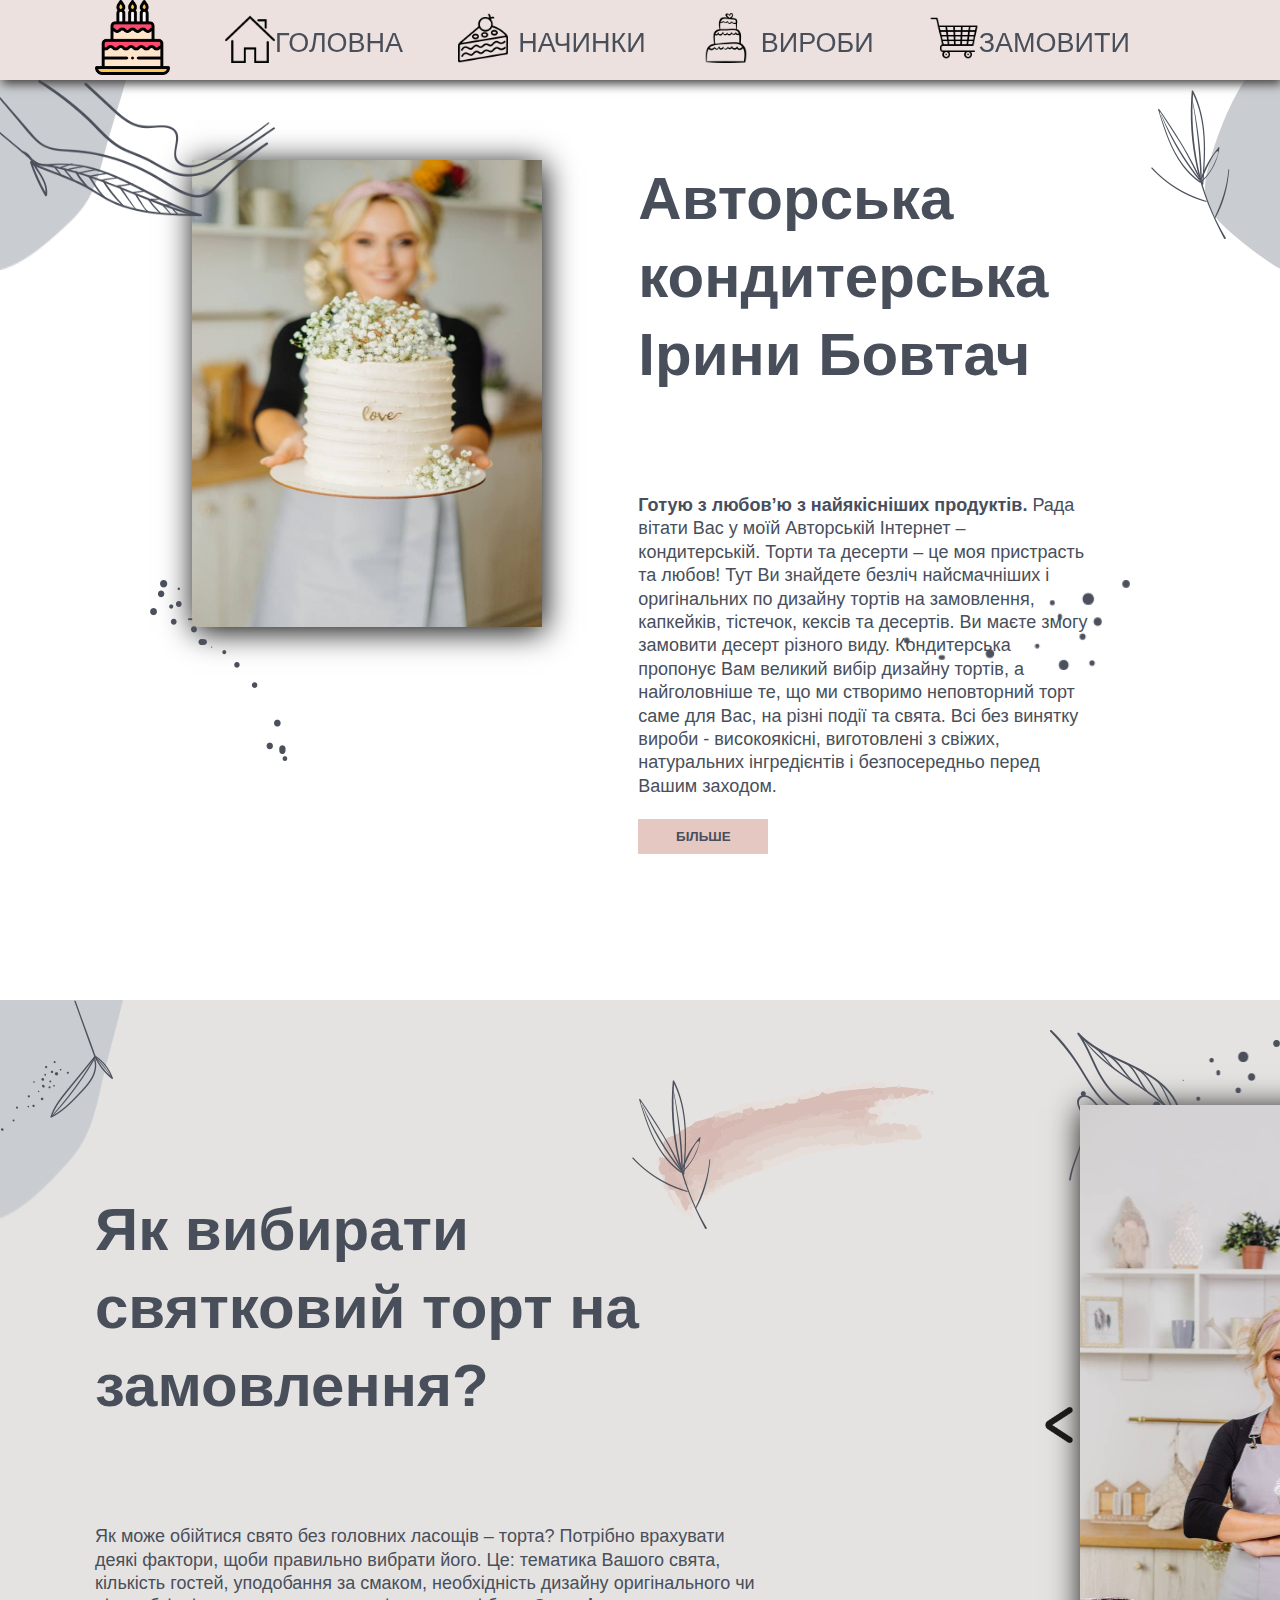
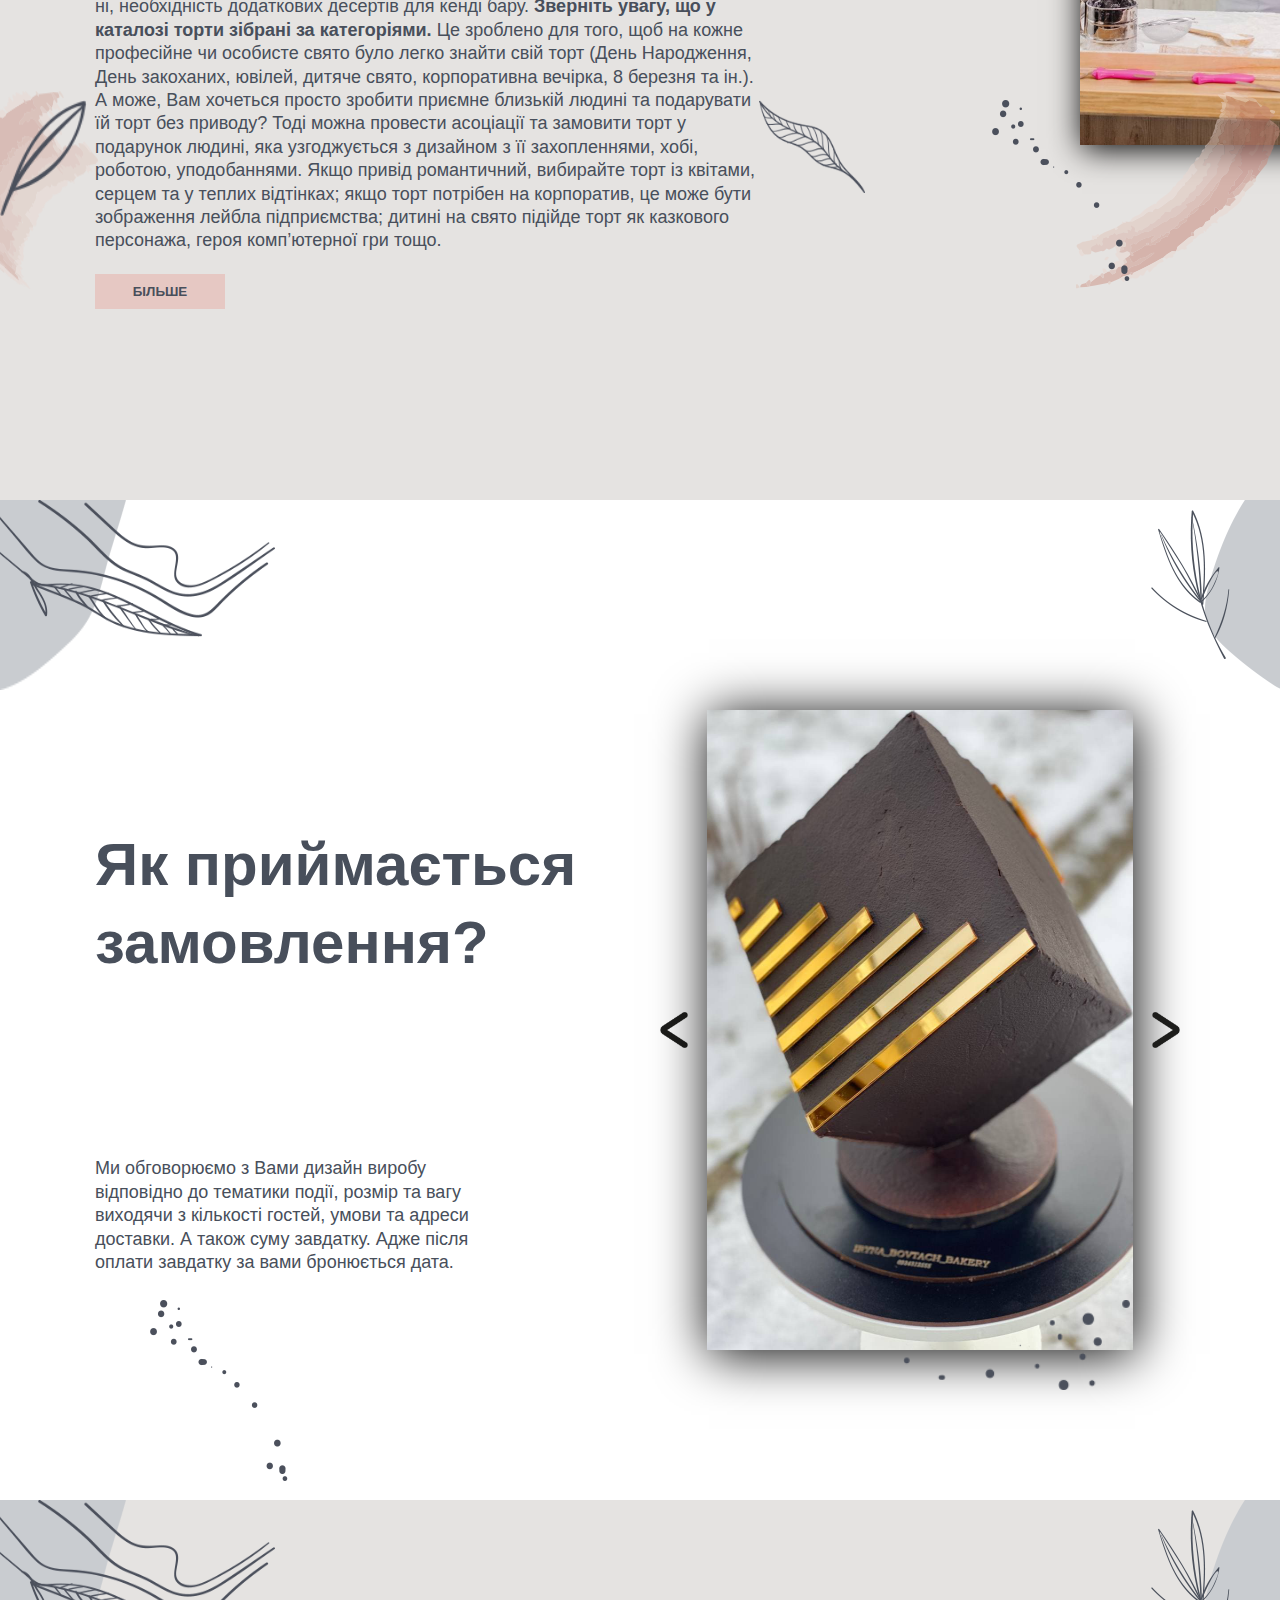
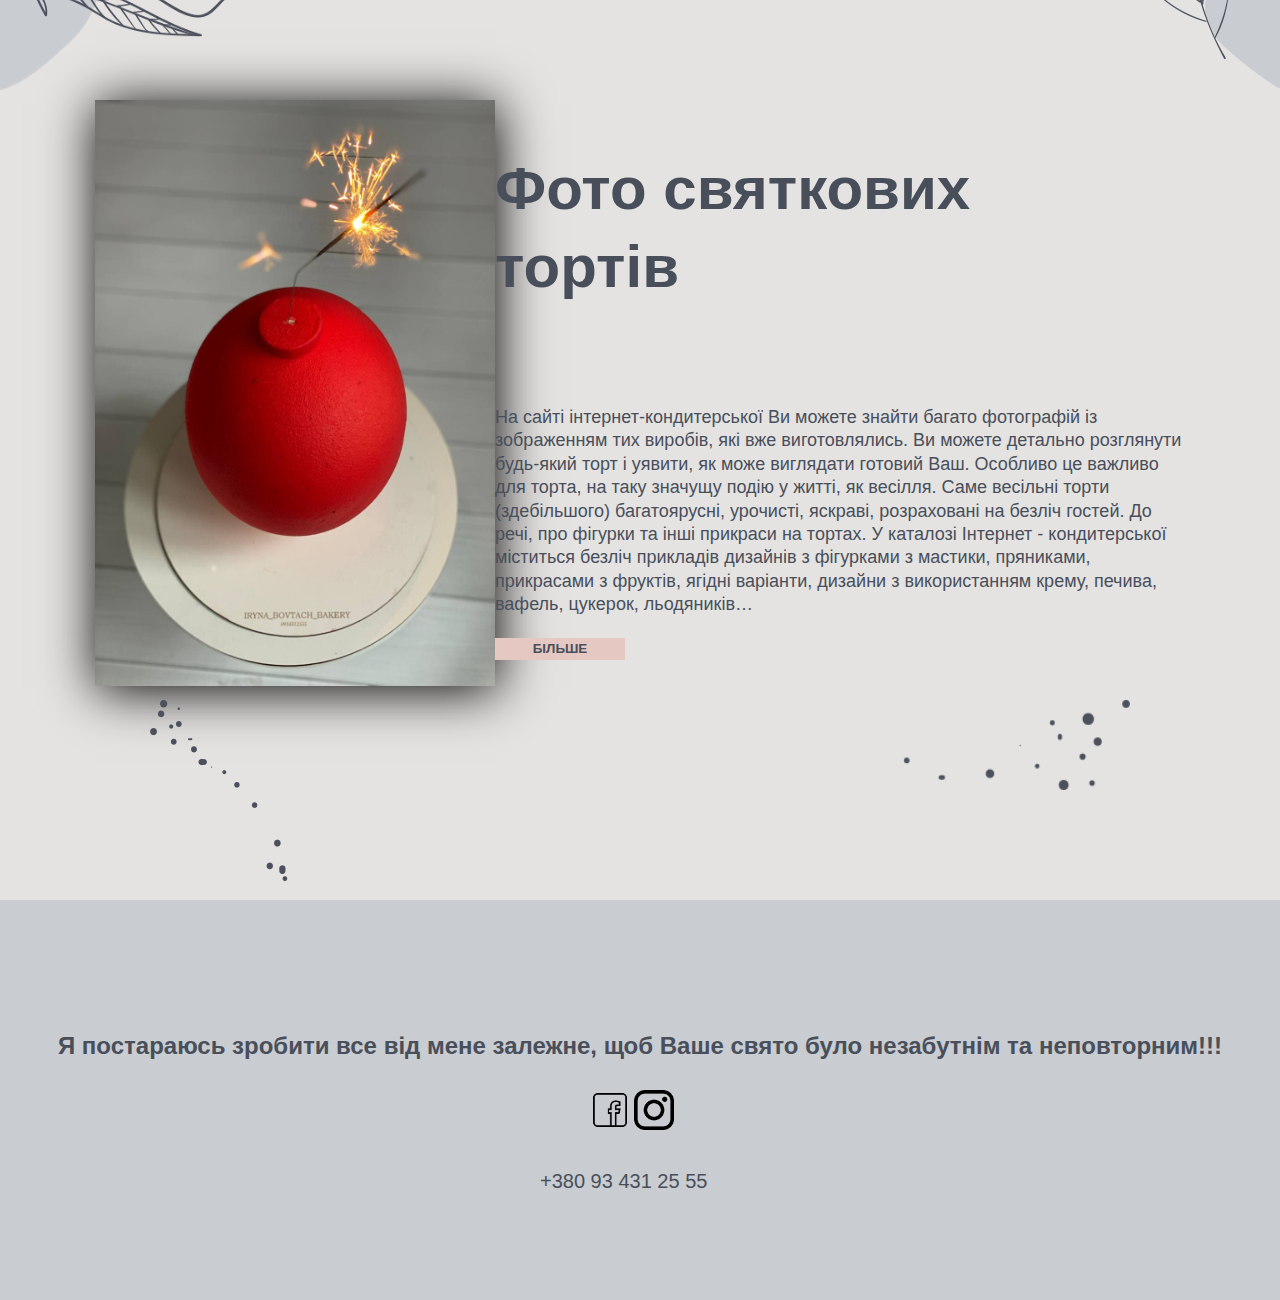
==== index.html @ bded2d4c "ver1" ====
<!DOCTYPE html>
<html lang="en">
<head>
    <meta charset="UTF-8">
    <meta http-equiv="X-UA-Compatible" content="IE=edge">
    <link rel="stylesheet" href="style.css">
    <title>ГОЛОВНА | Авторська Кондитерська Ірини Бовтач</title>
</head>
<body>
   <div class="container">
      <!-- HEADER -->
      <div class="header-wrapper">
         <header class="header">
            <div class="header-flex-wrap">
               <img src="logo.png" class="logo-header">
               <div class="navs">
                  <div class="nav1-wrapper">
                     <img src="nav1-icon.png" class="nav1-icon">
                     <a  class="nav1"> головна</a>
                  </div>
                  <div class="nav3-wrapper">
                     <img src="nav3-icon.png" class="nav3-icon">
                     <a  class="nav3"> начинки</a>
                  </div>
                  <div class="nav4-wrapper">
                     <img src="nav4-icon.png" class="nav4-icon">
                     <a  class="nav4">  вироби</a>
                  </div>
                  <div class="nav5-wrapper">
                     <img src="nav5-icon.png" class="nav5-icon">
                     <a  class="nav5"> замовити</a>
                  </div>
               </div>
            </div>
         </header>
      </div>
      <!-- START -->
      <div class="shapes">
         <img src="shape1.png" class="shape1">
         <img src="shape2.png" class="shape2">
      </div>
      <div class="florals">
         <img src="floral1.png" class="floral1">
         <img src="floral2.png" class="floral2">
      </div>
      <div class="bubles">
         <img src="buble1.png" class="buble1">
         <img src="buble2.png" class="buble2">
      </div>

      <div class="start-wrapper">
         <img src="cake-start.jpg" class="cake-start-img">
         <div class="start-text-wrapper">
            <h1 class="h1-start">Авторська кондитерська Ірини Бовтач</h1>
            <p class="p-start1"><b>Готую з любов’ю з найякісніших продуктів.</b> Рада вітати Вас у моїй Авторській Інтернет – кондитерській. 
               Торти та десерти – це моя пристрасть та любов!
               Тут Ви знайдете безліч найсмачніших і оригінальних по дизайну тортів на замовлення, капкейків, тістечок, кексів та десертів. 
               Ви маєте змогу замовити  десерт різного виду.
               Кондитерська пропонує Вам великий вибір дизайну тортів, а найголовніше те, що ми створимо неповторний торт саме для Вас, на різні події та свята. Всі без винятку вироби - високоякісні, виготовлені з свіжих, натуральних інгредієнтів і безпосередньо перед Вашим заходом. 
               </p>
            <p class="p-start2">Всі фото на сайті – з нашими виробами.
               Я допоможу реалізувати найцікавіші Ваші задуми. Інтернет-магазин тортів пропонує Вам якісний сервіс, широкий вибір тортів та інших десертів, розумну цінову політику на солодощі та доставку. Перш ніж зробити замовлення, Ви можете отримати консультацію.
               Торт на замовлення - це не просто кондитерський виріб, це справжній шедевр кулінарного мистецтва, оскільки він незвичайний по дизайну і свого роду унікальний. Тільки у Вас може бути такий торт: усі гості будуть у захваті.
               </p>
            <button class="start-btn">більше</button>
         </div>
      </div>
      <!-- ABOUT-Me -->

      <div class="about-me">
         <div class="about-me-shapes1">
            <img src="shape-about-me1.png" class="shape-about-me1">
            <img src="shape-about-me2.png" class="shape-about-me2">
            <img src="shape-about-me3.png" class="shape-about-me3">
         </div>
         <div class="about-me-florals1">
            <img src="floral-about-me1.png" class="floral-about-me1">
            <img src="floral-about-me2.png" class="floral-about-me2">
            <img src="floral-about-me3.png" class="floral-about-me3">
         </div>

         <div class="about-me-wrapper">
            <div class="about-me-text-wrapper">
               <h1 class="about-me-h1">Як вибирати святковий торт на замовлення?</h1>
               <p class="about-me-p1">
                  Як може обійтися свято без головних ласощів – торта? Потрібно врахувати деякі фактори, щоби правильно вибрати його. Це: тематика Вашого свята, кількість гостей, уподобання за смаком, необхідність дизайну оригінального чи ні, необхідність додаткових десертів для кенді бару.
                  <b>Зверніть увагу, що у каталозі торти зібрані за категоріями. </b> Це зроблено для того, щоб на кожне професійне чи особисте свято було легко знайти свій торт (День Народження, День закоханих, ювілей, дитяче свято, корпоративна вечірка, 8 березня та ін.). А може, Вам хочеться просто зробити приємне близькій людині та подарувати їй торт без приводу? Тоді можна провести асоціації та замовити торт у подарунок людині, яка узгоджується з дизайном з її захопленнями, хобі, роботою, уподобаннями. Якщо привід романтичний, вибирайте торт із квітами, серцем та у теплих відтінках; якщо торт потрібен на корпоратив, це може бути зображення лейбла підприємства; дитині на свято підійде торт як казкового персонажа, героя комп’ютерної гри тощо.
                  </p>
               <p class="about-me-p2">Також врахуйте тип десерту та інгредієнти. Якщо Ви точно знаєте, що Вашим гостям сподобається ванільний бісквіт та вершковий крем, то замовте їх. У будь-якому випадку кондитерська пропонує найпопулярніші смаки, які сподобаються всім без винятку гостям. 
                  Вагу торта розраховуйте з кількості гостей: кожному має дістатися хоча б по 200 гр. Звідси можна зрозуміти загальну вагу виробу. Орієнтуйтесь, що вага торта без ваги декору! починається від 2-2,5 кг (в залежності від начинки) А якщо йдеться про замовлення ласощів для великої компанії, то він може бути розрахований індивідуально.
                  <b>На сайті Ви можете знайти категорію «начинки», де є опис та складові кожного виду начинки.</b>Таким чином, Ви дізнаєтесь, що буде "заховано" всередині торта. Крім традиційних начинок, є також мусові варіанти – модні та оригінальні за виконанням. 
               </p>
               <button class="about-me-btn">більше</button>
            </div>
            <div class="about-me-wrapper-slider">
               <img src="left.png" class="about-me-slider-btn-prev">
               <div class="about-me-slider">
                  <div class="about-me-slider-line">
                     <img src="slider-photo1.jpg" class="slider-photo1">
                     <img src="slider-photo2.jpg" class="slider-photo2">
                     <img src="slider-photo3.jpg" class="slider-photo3">
                     <img src="slider-photo4.jpg" class="slider-photo4">
                     <img src="slider-photo5.jpg" class="slider-photo5">
                  </div>
               </div>
               <img src="right.png" class="about-me-slider-btn-next">
            </div>

            <div class="about-me-shapes2">
               <img src="shape-about-me4.png" class="shape-about-me4">
               <img src="shape-about-me6.png" class="shape-about-me6 ">
            </div>
            <div class="about-me-florals2">
               <img src="floral-about-me4.png" class="floral-about-me4">
               <img src="floral-about-me5.png" class="floral-about-me5">
               <img src="shape-about-me5.png" class="shape-about-me5 ">
            </div>
         </div>


      </div>
      <!-- HOW-TO-ORDER -->
      <div class="shapes">
         <img src="shape1.png" class="shape1">
         <img src="shape2.png" class="shape2">
      </div>
      <div class="florals">
         <img src="floral1.png" class="floral1">
         <img src="floral2.png" class="floral2">
      </div>
      <div class="bubles-how-to-order">
         <img src="buble1.png" class="buble1">
         <img src="buble2.png" class="buble2">
      </div>
      <div class="how-to-order">
         <div class="how-to-order-wrapper">
            <div class="how-to-order-text-wrapper">
               <h1 class="how-to-order-h1">Як приймається замовлення?</h1>
               <p class="how-to-order-p1">Ми обговорюємо з Вами дизайн виробу відповідно до тематики події, розмір та вагу виходячи з кількості гостей, умови та адреси доставки. А також суму завдатку. Адже після оплати завдатку за вами бронюється дата.</p>
            </div>
            <div class="how-to-order-slider-wrapper">
               <img src="left.png" class="how-to-order-btn-prev">
                  <div class="how-to-order-slider">
                     <div class="how-to-order-slider-line">
                        <img src="how-to-order-slider-photo1.jpg" class="how-to-order-slider-photo1">
                        <img src="how-to-order-slider-photo2.jpg" class="how-to-order-slider-photo2">
                        <img src="how-to-order-slider-photo3.jpg" class="how-to-order-slider-photo3">
                     </div>
                  </div>
               <img src="right.png" class="how-to-order-btn-next">
            </div>
         </div>

      </div>

      <!-- ABOUT-CAKES -->
      <div class="shapes">
         <img src="shape1.png" class="shape1">
         <img src="shape2.png" class="shape2">
      </div>
      <div class="florals">
         <img src="floral1.png" class="floral1">
         <img src="floral2.png" class="floral2">
      </div>
      <div class="bubles-how-to-order">
         <img src="buble1.png" class="buble1">
         <img src="buble2.png" class="buble2">
      </div>
      <div class="about-cake">
         <img src="cake-about.jpg" class="cake-about">
         <div class="about-cake-text-wrapper">
            <h1 class="about-cake-h1">Фото святкових тортів</h1>
            <p class="about-cake-p1">На сайті інтернет-кондитерської Ви можете знайти багато фотографій із зображенням тих виробів, які вже виготовлялись. Ви можете детально розглянути будь-який торт і уявити, як може виглядати готовий Ваш. Особливо це важливо для торта, на таку значущу подію у житті, як весілля. Саме весільні торти (здебільшого) багатоярусні, урочисті, яскраві, розраховані на безліч гостей.
               До речі, про фігурки та інші прикраси на тортах. У каталозі Інтернет -  кондитерської міститься безліч прикладів дизайнів з фігурками з мастики, пряниками, прикрасами з фруктів, ягідні варіанти, дизайни з використанням крему, печива, вафель, цукерок, льодяників… 
            </p>
            <p class="about-cake-p2">Додатково можуть бути використані шпажки, натуральні квіти, ляльки, паперові прикраси, стрічки - те, що не їстівно, але що додасть торт додатковий святковий вигляд. Можете приклади таких десертів також побачити у каталозі на фото. Пам’ятайте, що замовляючи такий торт дітям, потрібно бути уважними. Перед тим, як порізати його та з'їсти, всі неїстівні елементи потрібно прибрати. 
               Святковий торт та десерти на ваше свято замовляйте на нашому сайті <b>(можете скористатися зазначеними контактними даними aбо заповнити форму та ми з вами зв'яжемося)</b>. Красивий торт, оригінальний десерт, солодка випічка – на будь-яке свято тут знайдеться чудовий подарунок чи сюрприз. 
            </p>
            <button class="about-cake-btn">більше</button>
         </div>
      </div>
      <div class="contacts">
         <h1 class="contacts-h1">Я постараюсь зробити все від мене залежне, щоб Ваше свято було  незабутнім та неповторним!!!</h1>
         <div class="social-wrapper">
            <img src="facebook.png" class="facebook">
            <img src="instagram.png" class="instagram">
         </div>
         <div class="call-wrapper">
            <a class="call" href="tel:+380 93 431 25 55">+380 93 431 25 55</a>
         </div>
      </div>















   </div>





























    
</body>
<script src="main.js"></script>
</html>
---- style.css ----
html {
    scroll-behavior: smooth;
  }
body{
    font-family: Verdana, Geneva, Tahoma, sans-serif;
    margin: 0;
    padding: 0;
}
h1, h2, h3, h4, h5, h5, h6{
    margin: 0;
}
p{
    margin: 0 0 10px;
}

/*HEADER_________________
_______________________*/
.header-wrapper{
    height: 80px;
    width: 100%;
}

.header{
    box-shadow: 2px 4px 10px rgb(65, 63, 63);
    z-index: 100;
    width: 100%;
    box-sizing: border-box;
    height: 80px;
    position: fixed;
    background-color: #ece1de;
    padding-left: 95px;
    padding-right: 95px;
}
.header-flex-wrap{
    align-items: center;
    box-sizing: border-box;
    justify-content: space-between;
    display: flex;
}
.logo-header{
    cursor: pointer;
    width: 75px;
}
.navs{
    width: 100%;
    display: flex;
    justify-content: space-evenly;
}
.nav1{
    margin-top: 15px;
    cursor: pointer;
    box-sizing: border-box;
    text-transform: uppercase;
    text-decoration: none;
    color: #484f5b;
    font-size: 27px;
}
.nav1-icon{
    width: 50px;
}
.nav2{
    margin-left: 10px;
    margin-top: 15px;
    cursor: pointer;
    text-transform: uppercase;
    text-decoration: none;
    color: #484f5b;
    font-size: 27px;
}
.nav2-icon{
    width: 50px;
}
.nav3{
    margin-left: 10px;
    margin-top: 15px;
    cursor: pointer;
    text-transform: uppercase;
    text-decoration: none;
    color: #484f5b;
    font-size: 27px;
}
.nav3-icon{
    width: 50px;
}
.nav4{
    margin-left: 10px;
    margin-top: 15px;
    cursor: pointer;
    text-transform: uppercase;
    text-decoration: none;
    color: #484f5b;
    font-size: 27px;
}
.nav4-icon{
    width: 50px;
}
.nav5{
    margin-top: 15px;
    cursor: pointer;
    text-transform: uppercase;
    text-decoration: none;
    color: #484f5b;
    font-size: 27px;
}
.nav5-icon{
    width: 50px;
}
.nav1-wrapper{
    cursor: pointer;
    display: flex;
    box-sizing: border-box;
}
.nav2-wrapper{
    cursor: pointer;
    display: flex;
    box-sizing: border-box;
}
.nav3-wrapper{
    cursor: pointer;
    display: flex;
    box-sizing: border-box;
}
.nav4-wrapper{
    cursor: pointer;
    display: flex;
    box-sizing: border-box;
}
.nav5-wrapper{
    cursor: pointer;
    display: flex;
    box-sizing: border-box;
}

/*START_________________
_______________________*/

.start-wrapper{
    transition: 1s;
    height: 760px   ;
    justify-content: space-evenly;
    display: flex;
    margin-top: 80px;
    padding-left: 95px;
    padding-right: 95px;
}
.start-wrapper.active{
    transition: 1s;
    height: 1060px   ;
    justify-content: space-evenly;
    display: flex;
    margin-top: 80px;
    padding-left: 95px;
    padding-right: 95px;
}
.cake-start-img{
    box-shadow: 2px 4px 30px #000;
    width: 350px;
    height: 466.66px;
}
.start-text-wrapper{
    display: flex;
    flex-direction: column;
    width: 450px;
    color: #484f5b;
    line-height: 1.3;
    text-align: left;
}
.h1-start{
    width: 505px;
    font-size: 60px;
}
.p-start1{
    transition: 1s;
    margin-top: 100px;
    font-size: 18px;
}
.p-start2{
    transition: 2s;
    height: 1px;
    transition: 0.2s;
    visibility: hidden;
    font-size: 18px;
}
.p-start2.active{
    transition: 2s;
    visibility: visible;
    margin-top: 20px;
    font-size: 18px;
}
.start-btn{
    transition: 1s;
    z-index: 5;
    font-weight: 700;
    text-transform: uppercase;
    color: #484f5b;
    width: 130px;
    height: 35px;
    text-transform: uppercase;
    background-color: #e6c8c3;
    border: none;
}
.start-btn:hover{
    transition: 0.2s;
    z-index: 5;
    font-weight: 700;
    text-transform: uppercase;
    color: #484f5b;
    width: 140px;
    height: 45px;
    text-transform: uppercase;
    background-color: #e6c8c3;
    border: none;
}
.start-btn.clicked:hover{
    transition: 0.2s;
    z-index: 5;
    font-weight: 700;
    text-transform: uppercase;
    color: #484f5b;
    width: 140px;
    height: 45px;
    text-transform: uppercase;
    background-color: #e6c8c3;
    border: none;
}
.start-btn.clicked{
    transition: 1s;
    margin-top: 310px;
    z-index: 5;
    font-weight: 700;
    text-transform: uppercase;
    color: #484f5b;
    width: 130px;
    height: 35px;
    text-transform: uppercase;
    background-color: #e6c8c3;
    border: none;}
.shape1{
    position: relative;
}
.shape2{
    position: relative;
}
.shapes{
    width: 100%;
    position: absolute;
    display: flex;
    justify-content: space-between;
}
.florals{
    width: 100%;
    position: absolute;
    display: flex;
    justify-content: space-between;
}
.floral1{
    width: 275px;
    height: 137px;
    position: relative;
}
.floral2{
    margin-top: 10px;
    margin-right: 50px;
    position: relative;
}
.bubles{
    transition: 1.1s;
    z-index: 4;
    box-sizing: border-box;
    margin-top: 500px;
    width: 100%;
    position: absolute;
    display: flex;
    padding-left: 150px;
    padding-right: 150px;
    justify-content: space-between;
}
.bubles.active{
    transition: 1.1s;
    z-index: 4;
    box-sizing: border-box;
    margin-top: 990px;
    width: 100%;
    position: absolute;
    display: flex;
    padding-left: 150px;
    padding-right: 150px;
    justify-content: space-between;
}
.buble1{
    position: relative;
}
.buble2{
    height: 90px;
    position: relative;
}
/*ABOUT-ME_________________
_______________________*/
.about-me{
    transition: 1s;
    background-color: #e5e3e1;
    height: 1100px;
}
.about-me.active{
    transition: 1s;
    background-color: #e5e3e1;
    height: 1275px;
}
.about-me-wrapper{  
    align-items: center;
    justify-content: space-evenly;
    display: flex;
    margin-top: 80px;
    padding-left: 95px;
    padding-right: 95px;
    height: 850px;
}
.about-me-text-wrapper{
    transition: 1s;
    margin-top: 250px;
    display: flex;
    justify-content: space-evenly;
    flex-direction: column;
    width: 900px;
    color: #484f5b;
    line-height: 1.3;
    text-align: left;
}
.about-me-text-wrapper.active{
    transition: 1s;
    margin-top: 500px;
    display: flex;
    justify-content: space-evenly;
    flex-direction: column;
    width: 900px;
    color: #484f5b;
    line-height: 1.3;
    text-align: left;
}
.about-me-p1{
    transition: 1s;
    transition: 0.2s;
    margin-top: 100px;
    font-size: 18px;
}
.about-me-p2{
    transition: 1s;
    height: 1px;
    transition: 0.2s;
    visibility: hidden;
    font-size: 18px;
}
.about-me-p2.active{
    transition: 1s;
    transition: 0.2s;
    visibility: visible;
    font-size: 18px;
}
.about-me-h1{
    transition: 1s;
    width: 665px;
    font-size: 60px;
}

.about-me-btn{
    transition: 1s;
    transition: 0.2s;
    z-index: 5;
    font-weight: 700;
    text-transform: uppercase;
    color: #484f5b;
    width: 130px;
    height: 35px;
    text-transform: uppercase;
    background-color: #e6c8c3;
    border: none;
}

.about-me-btn:hover{
    transition: 0.2s;
    transition: 0.2s;
    z-index: 5;
    font-weight: 700;
    text-transform: uppercase;
    color: #484f5b;
    width: 140px;
    height: 45px;
    text-transform: uppercase;
    background-color: #e6c8c3;
    border: none;
}
.about-me-btn.clicked:hover{
    transition: 0.2s;
    transition: 0.2s;
    z-index: 5;
    font-weight: 700;
    text-transform: uppercase;
    color: #484f5b;
    width: 140px;
    height: 45px;
    text-transform: uppercase;
    background-color: #e6c8c3;
    border: none;
}
.about-me-btn.clicked{
    transition: 1s;
    transition: 0.2s;
    margin-top: 315px;
    z-index: 5;
    font-weight: 700;
    text-transform: uppercase;
    color: #484f5b;
    width: 130px;
    height: 35px;
    text-transform: uppercase;
    background-color: #e6c8c3;
    border: none;
}

.about-me-slider{
    box-shadow: 2px 4px 30px #000;
    margin: 30px auto;
    width: 426px;
    height: 640px;
    overflow: hidden;
}
.about-me-slider-line{
    margin: 0 auto;
    left: 0;
    transition: all ease 1s;
    display: flex;
    position: relative; 
}
.about-me-wrapper-slider{
    margin-left: 280px;
    align-items: center;
    display: flex;
    width: 570px;
    justify-content: space-evenly;
}
.about-me-slider-btn-prev{
    transition: 0.2s;
    width: 40px;
    height: 40px;
}
.about-me-slider-btn-next{
    transition: 0.2s;
    width: 40px;
    height: 40px;
}
.about-me-slider-btn-prev:hover{
    transition: 0.2s;
    width: 45px;
    height: 45px;
}
.about-me-slider-btn-next:hover{
        transition: 0.2s;
    width: 45px;
    height: 45px;
}

.slider-photo1{
    width: 426px;
    height: 640px;
}
.slider-photo2{
    width: 426px;
    height: 640px;
}
.slider-photo3{
    width: 426px;
    height: 640px;
}
.slider-photo4{
    width: 426px;
    height: 640px;
}
.slider-photo5{
    width: 426px;
    height: 640px;
}


.shape-about-me1{
    position: relative;
}
.shape-about-me2{
    margin-left: 385px;
    margin-top: 80px;
    position: relative;
}
.shape-about-me3{
    position: relative;
    width: 200px;
    height: 80px;
    margin-top: 40px;
}
.about-me-shapes1{
    width: 100%;
    position: absolute;
    display: flex;
    justify-content: space-between;
}




.floral-about-me1{
    height: 131px;
    position: relative;
}
.floral-about-me2{
    margin-top: 80px;
    margin-left: 180px;
    position: relative;
}
.floral-about-me3{
    margin-top: 30px;
    margin-right: 40px;
    height: 154px;
    position: relative;
}
.about-me-florals1{
    width: 100%;
    position: absolute;
    display: flex;
    justify-content: space-between;
}





.shape-about-me4{
    position: relative;
}
.shape-about-me6{
    position: relative;
}

.about-me-shapes2{
    margin-top: 730px;
    width: 100%;
    position: absolute;
    display: flex;
    justify-content: space-between;
}



.floral-about-me4{
    height: 116px;
    position: relative;
}
.floral-about-me5{
    margin-left: 545px;
    height: 93px;
    position: relative;
}
.shape-about-me5{
    margin-right: 150px;
    height: 181px;
    position: relative;
}

.about-me-florals2{
    margin-top: 730px;
    width: 100%;
    position: absolute;
    display: flex;
    justify-content: space-between;
}

/*HOW-TO-ORDER_________________
_______________________*/
.how-to-order-slider-wrapper{
    margin-top: 200px;
    margin-left: 50px;
    width: 530px;
    align-items: center;
    display: flex;
}
.how-to-order-slider{
    width: 426px;
    box-shadow: 2px 4px 50px #000;
    align-items: center;
    display: flex;
    height: 640px;
    margin: 10px auto;
    overflow: hidden;
}
.how-to-order-slider-line{
    transition: 1s;
    margin: 10px auto;
    display: flex;
    width: 426px;
    height: 640px;
    position: relative;
    left: 0;
}
.how-to-order-slider-photo1{
    width: 426px;
    height: 640px;
}
.how-to-order-slider-photo2{
    width: 426px;
    height: 640px;
}
.how-to-order-slider-photo3{
    width: 426px;
    height: 640px;
}
.how-to-order-btn-prev{
    height: 40px;
    width: 40px;
}
.how-to-order-btn-next{
    height: 40px;
    width: 40px;
}
.how-to-order-wrapper{
    display: flex;
    justify-content: space-between;
    width: 100%;
}
.how-to-order{
    padding-left: 95px;
    padding-right: 95px;
    height: 1000px;
}
.how-to-order-text-wrapper{
    transition: 1s;
    margin-top: 250px;
    display: flex;
    justify-content: space-evenly;
    flex-direction: column;
    width: 400px;
    color: #484f5b;
    line-height: 1.3;
    text-align: left;
}
.how-to-order-p1{
    transition: 1s;
    transition: 0.2s;
    margin-top: 100px;
    font-size: 18px;
}

.how-to-order-h1{
    transition: 1s;
    width: 665px;
    font-size: 60px;
}
.bubles-how-to-order{
    transition: 1.1s;
    z-index: 4;
    box-sizing: border-box;
    margin-top: 800px;
    width: 100%;
    position: absolute;
    display: flex;
    padding-left: 150px;
    padding-right: 150px;
    justify-content: space-between;
}


/*CAKE-ABOUT_________________
_______________________*/





.about-cake{
    height: 1000px;
    display: flex;
    transition: 1s;
    justify-content: space-between;
    background-color: #e5e3e1;
    padding-left: 95px;
    padding-right: 95px;
}
.about-cake.active{
    height: 1000px;
    display: flex;
    transition: 1s;
    justify-content: space-between;
    background-color: #e5e3e1;
    padding-left: 95px;
    padding-right: 95px;
}
.cake-about{
    margin-top: 200px;
    box-shadow: 2px 4px 50px #000;
    width: 400px;
    height: 585.58px;
}
.about-cake-text-wrapper{
    transition: 1s;
    margin-top: 250px;
    display: flex;
    justify-content: space-evenly;
    flex-direction: column;
    width: 900px;
    height: 510px;
    color: #484f5b;
    line-height: 1.3;
    text-align: left;
}
.about-cake-text-wrapper.active{
    transition: 1s;
    display: flex;
    justify-content: space-evenly;
    flex-direction: column;
    width: 900px;
    height: 730px;
    color: #484f5b;
    line-height: 1.3;
    text-align: left;
}
.about-cake-p1{
    transition: 1s;
    transition: 0.2s;
    margin-top: 100px;
    font-size: 18px;
}
.about-cake-p2{
    transition: 1s;
    height: 1px;
    transition: 0.2s;
    visibility: hidden;
    font-size: 18px;
}
.about-cake-p2.active{
    transition: 1s;
    transition: 0.2s;
    visibility: visible;
    font-size: 18px;
}
.about-cake-h1{
    transition: 1s;
    width: 665px;
    font-size: 60px;
}

.about-cake-btn{
    transition: 1s;
    transition: 0.2s;
    z-index: 5;
    font-weight: 700;
    text-transform: uppercase;
    color: #484f5b;
    width: 130px;
    height: 35px;
    text-transform: uppercase;
    background-color: #e6c8c3;
    border: none;
}
.about-cake-btn:hover{
    transition: 1s;
    transition: 0.2s;
    z-index: 5;
    font-weight: 700;
    text-transform: uppercase;
    color: #484f5b;
    width: 140px;
    height: 45px;
    text-transform: uppercase;
    background-color: #e6c8c3;
    border: none;
}
.about-cake-btn.clicked:hover{
    transition: 1s;
    transition: 0.2s;
    z-index: 5;
    font-weight: 700;
    text-transform: uppercase;
    color: #484f5b;
    width: 140px;
    height: 45px;
    text-transform: uppercase;
    background-color: #e6c8c3;
    border: none;
}
.about-cake-btn.clicked{
    transition: 1s;
    transition: 0.2s;
    margin-top: 160px;
    z-index: 5;
    font-weight: 700;
    text-transform: uppercase;
    color: #484f5b;
    width: 130px;
    height: 35px;
    text-transform: uppercase;
    background-color: #e6c8c3;
    border: none;
}
/*CONTACTS_________________
_______________________*/


.contacts{
    align-content: center;
    padding-top: 25px;
    box-sizing: border-box;
    height: 400px;
    background-color: #c9ccd0;
}
.social-wrapper{
    margin-top: 30px;
    margin-left: auto;
    margin-right: auto;
    height: 40px;
    width: 100px;
    justify-content: space-between;
    
}
.facebook{
    width: 40px;
}
.instagram{
    width: 40px;
}
.contacts-h1{
    color: #484f5b;
    text-align: center;
    width: 100%;
    transition: 1s;
    font-size: 24px;
}
.call-wrapper{
    margin-top: 40px;
    width: 200px;
    margin-left: auto;
    margin-right: auto;
}
.call:hover{
    margin-left: auto;
    margin-right: auto;
    margin-top: 40px;
    text-decoration: none;
    color: #242629;
    font-size: 20px;
}
.call{
    margin-left: auto;
    margin-right: auto;
    margin-top: 40px;
    text-decoration: none;
    color: #484f5b;
    font-size: 20px;
}
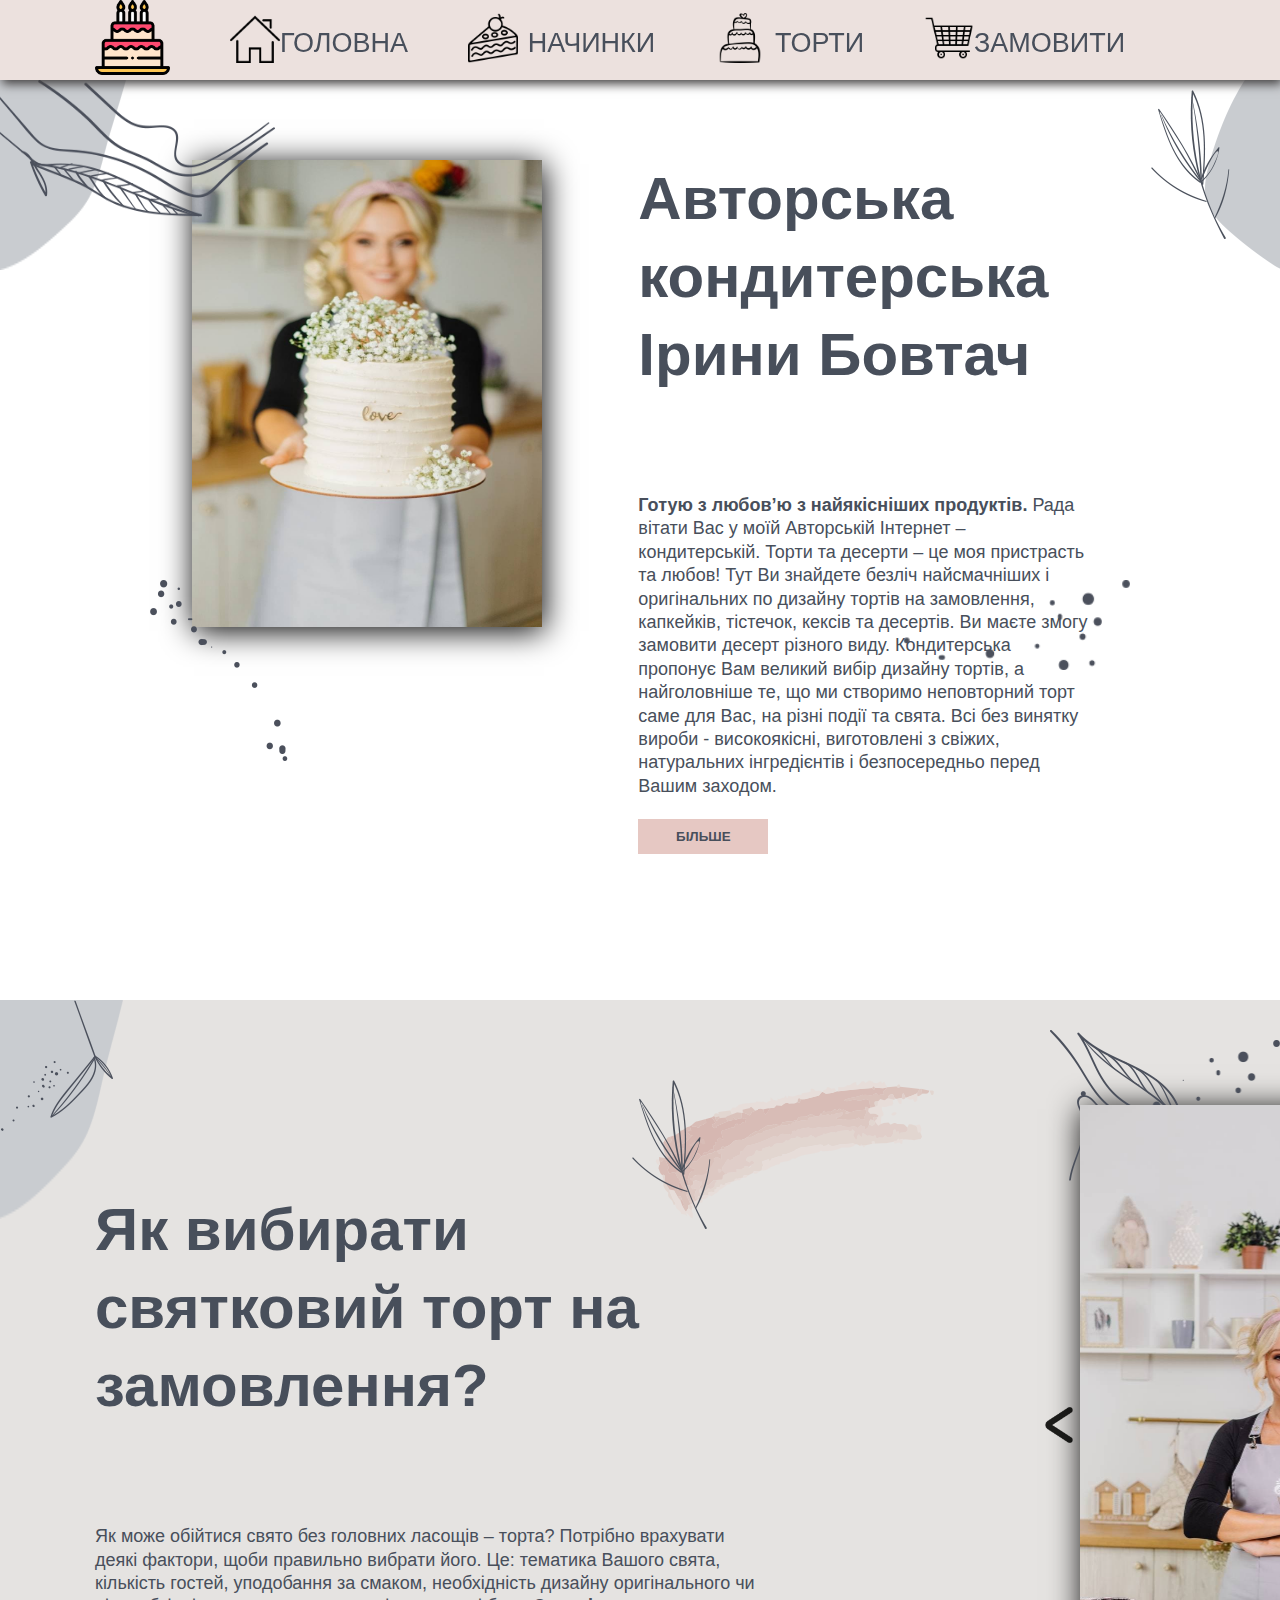
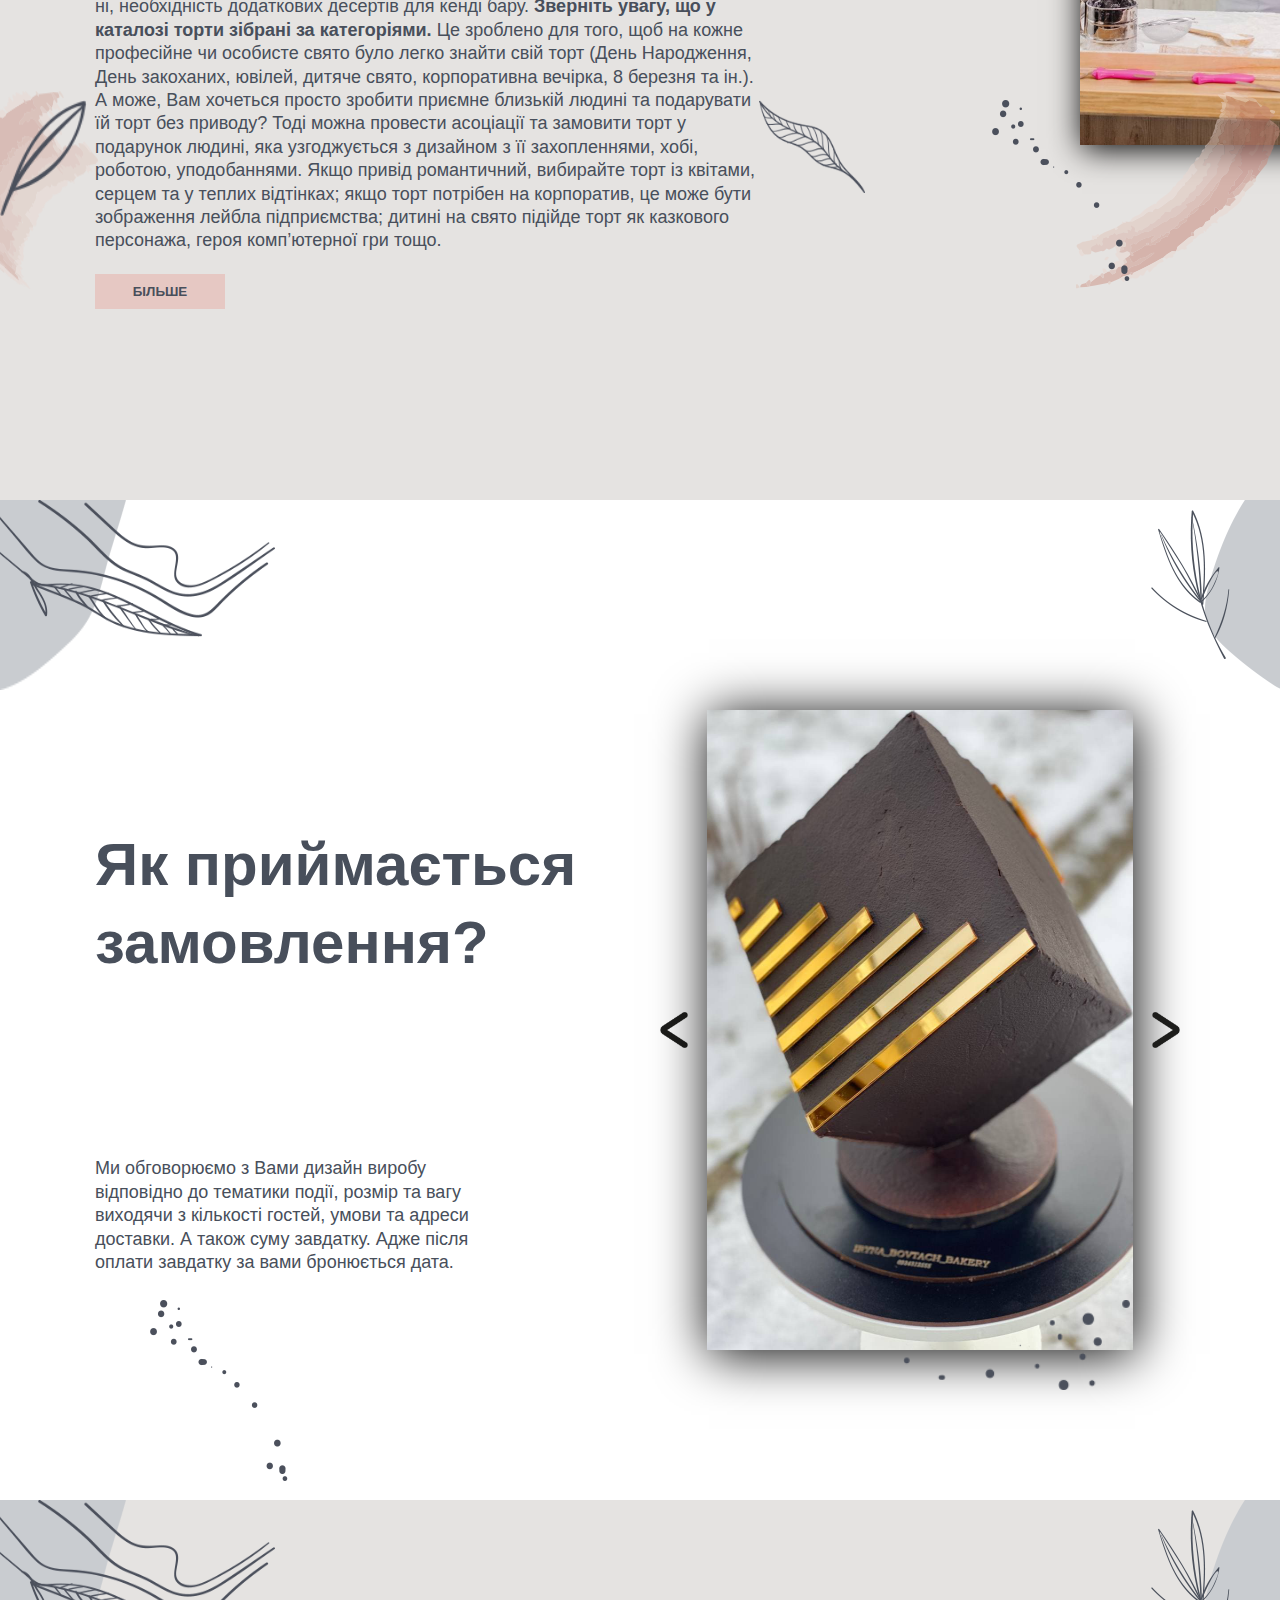
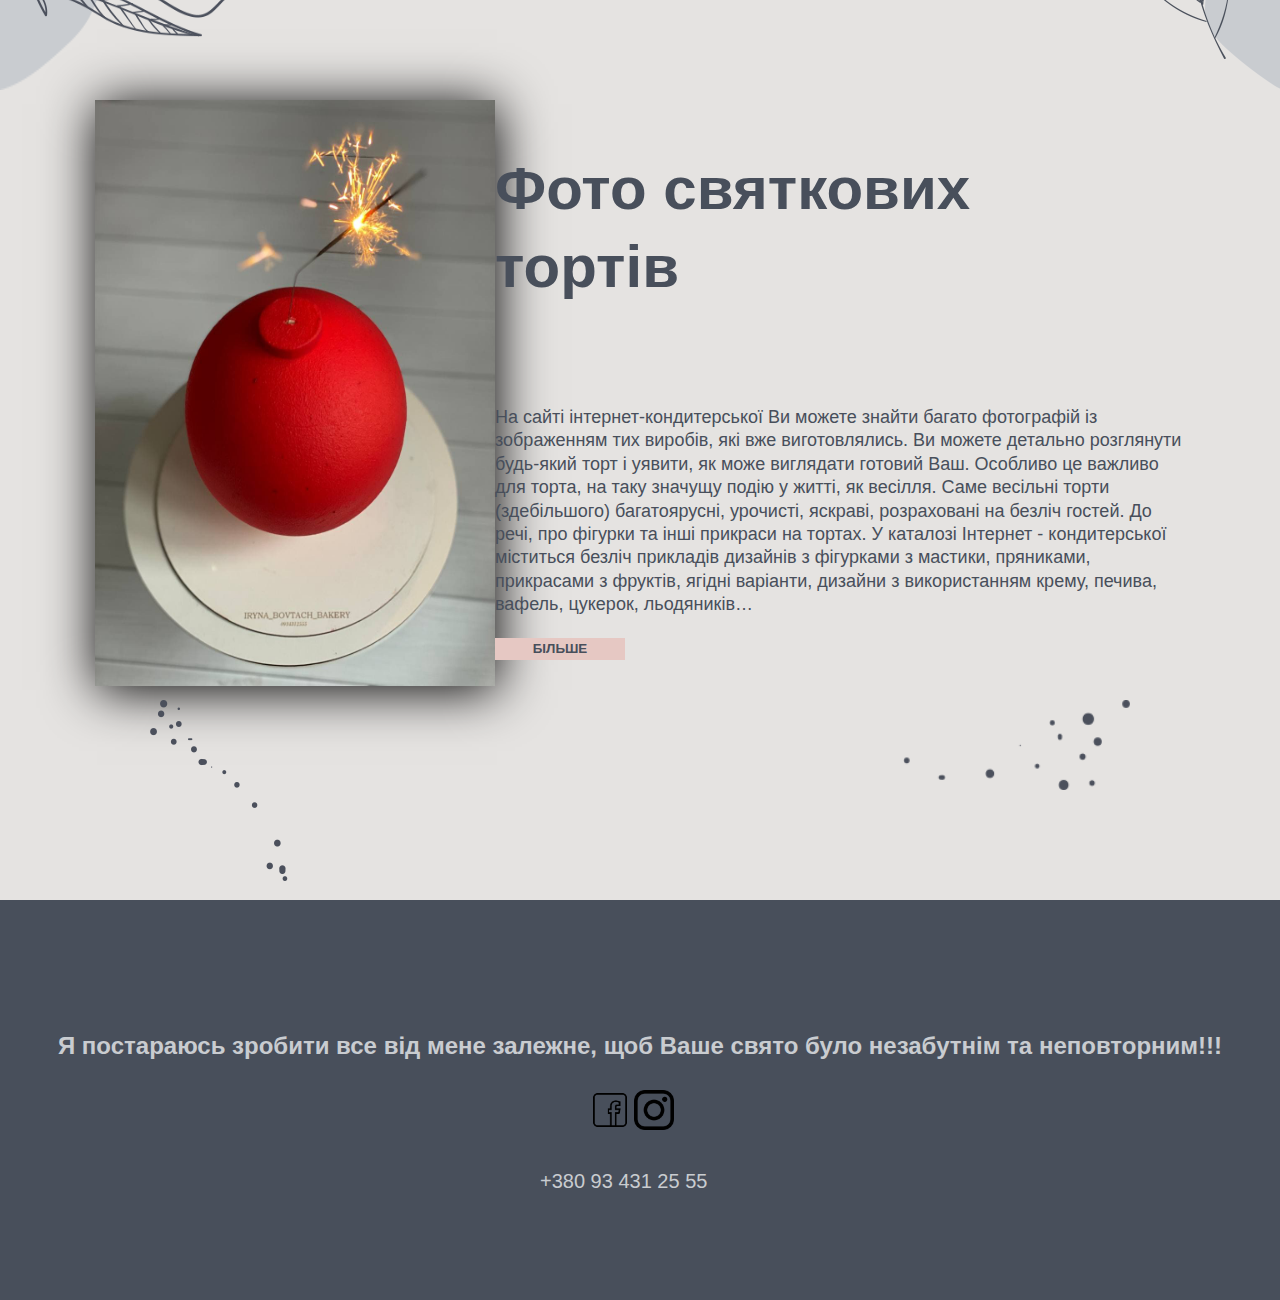
==== commit 6085fb6c: "ver2" ====
--- a/index.html
+++ b/index.html
@@ -20,11 +20,11 @@
                   </div>
                   <div class="nav3-wrapper">
                      <img src="nav3-icon.png" class="nav3-icon">
-                     <a  class="nav3"> начинки</a>
+                     <a href="nachunki.html" class="nav3"> начинки</a>
                   </div>
                   <div class="nav4-wrapper">
                      <img src="nav4-icon.png" class="nav4-icon">
-                     <a  class="nav4">  вироби</a>
+                     <a href="torty.html" class="nav4">  торти</a>
                   </div>
                   <div class="nav5-wrapper">
                      <img src="nav5-icon.png" class="nav5-icon">
@@ -179,6 +179,8 @@
             <button class="about-cake-btn">більше</button>
          </div>
       </div>
+
+       <!-- CONTACTS -->
       <div class="contacts">
          <h1 class="contacts-h1">Я постараюсь зробити все від мене залежне, щоб Ваше свято було  незабутнім та неповторним!!!</h1>
          <div class="social-wrapper">
--- a/style.css
+++ b/style.css
@@ -448,17 +448,6 @@
     width: 40px;
     height: 40px;
 }
-.about-me-slider-btn-prev:hover{
-    transition: 0.2s;
-    width: 45px;
-    height: 45px;
-}
-.about-me-slider-btn-next:hover{
-        transition: 0.2s;
-    width: 45px;
-    height: 45px;
-}
-
 .slider-photo1{
     width: 426px;
     height: 640px;
@@ -806,7 +795,7 @@
     padding-top: 25px;
     box-sizing: border-box;
     height: 400px;
-    background-color: #c9ccd0;
+    background-color: #484f5b;
 }
 .social-wrapper{
     margin-top: 30px;
@@ -824,7 +813,7 @@
     width: 40px;
 }
 .contacts-h1{
-    color: #484f5b;
+    color: #c9ccd0;
     text-align: center;
     width: 100%;
     transition: 1s;
@@ -849,6 +838,6 @@
     margin-right: auto;
     margin-top: 40px;
     text-decoration: none;
-    color: #484f5b;
+    color: #c9ccd0;
     font-size: 20px;
 }